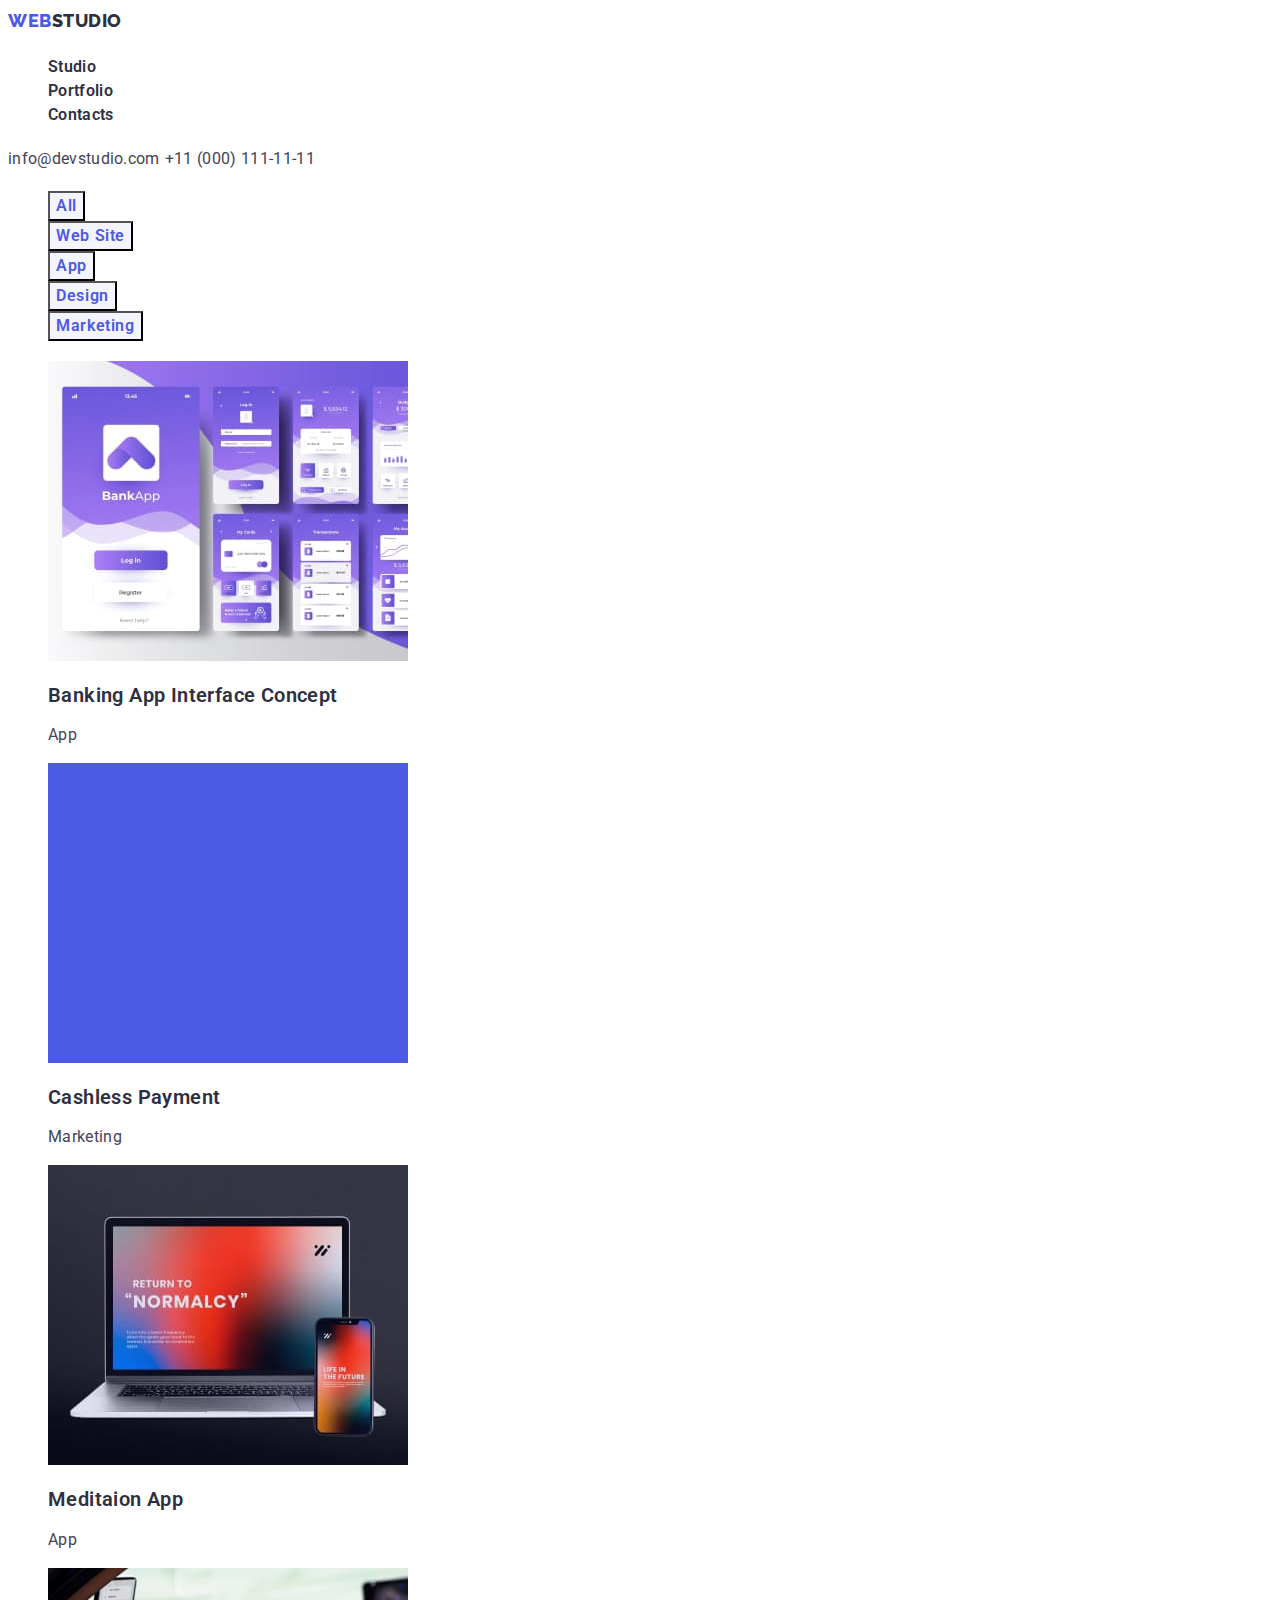
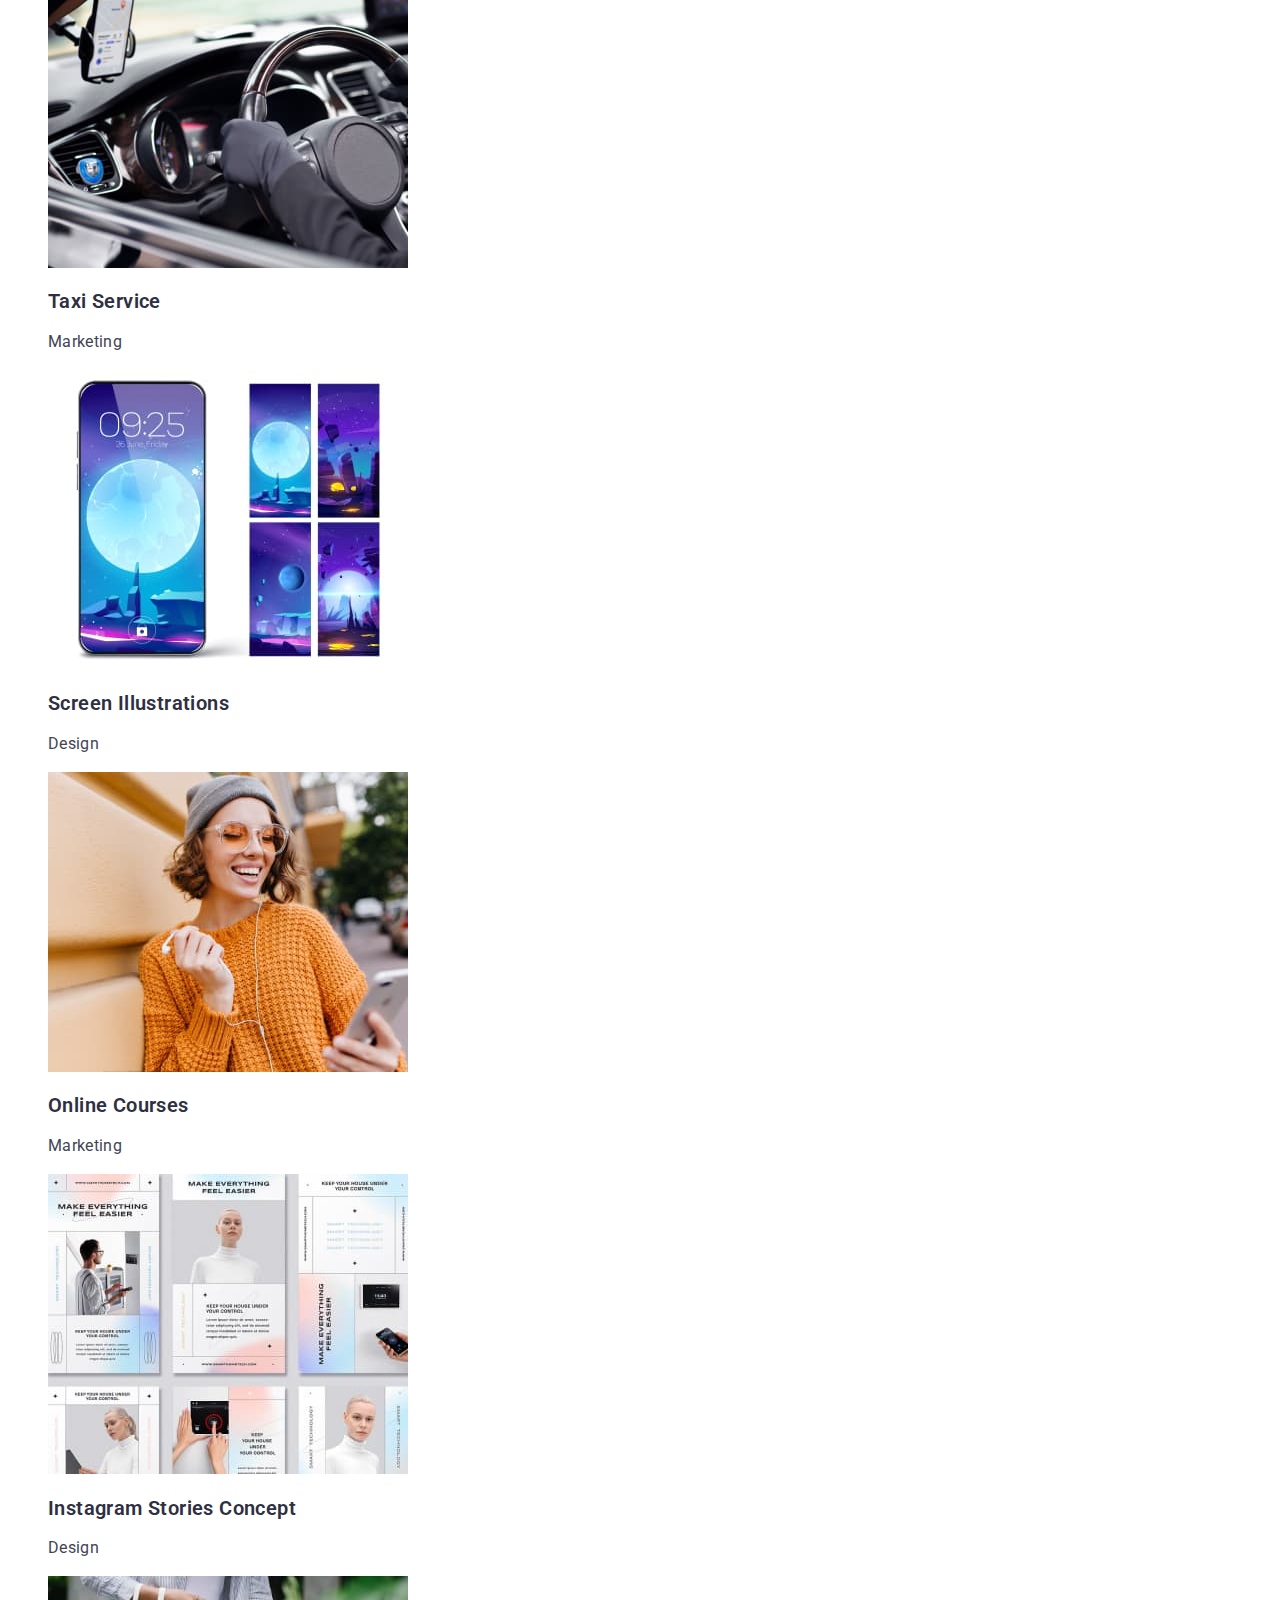
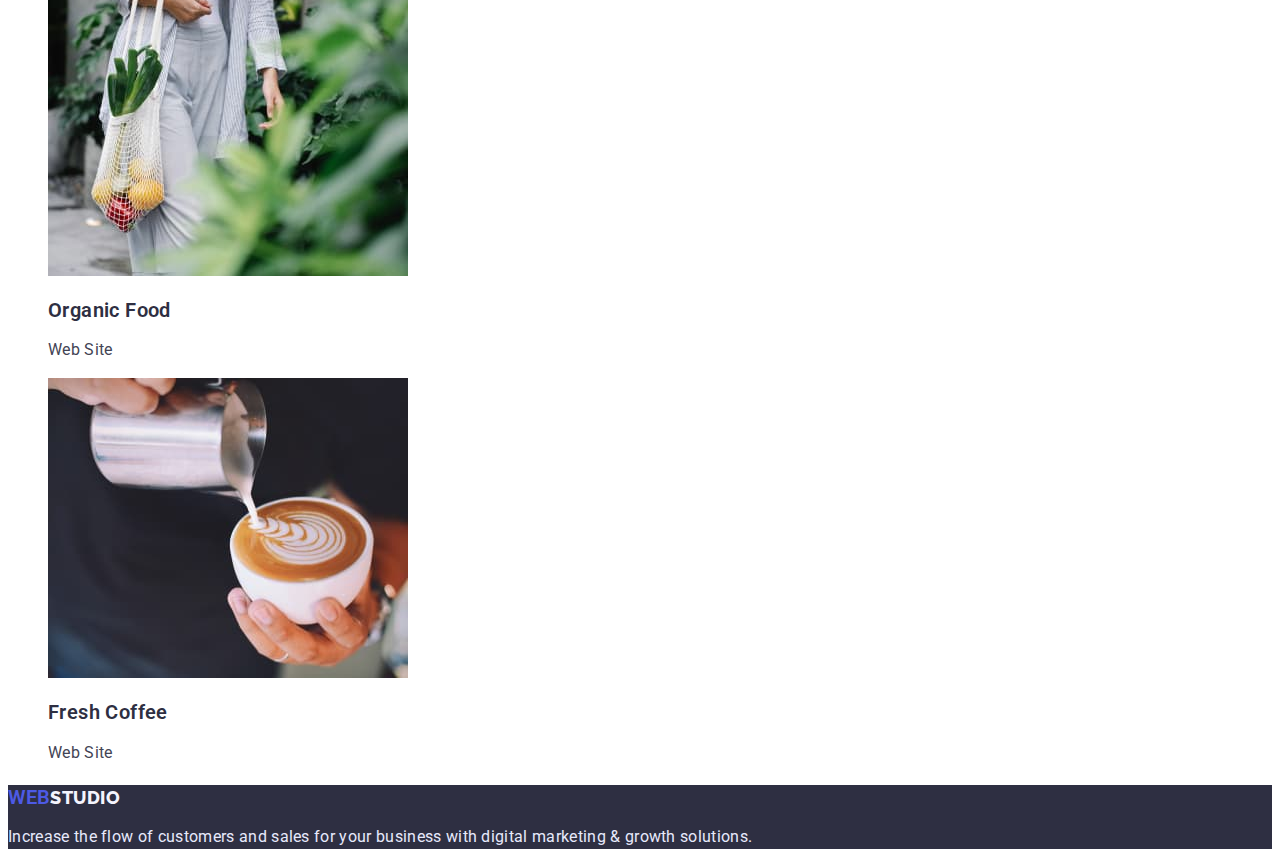
==== portfolio.html @ efdf8087 "Add files via upload" ====
<!DOCTYPE html>
<html lang="en">
  <head>
    <meta charset="UTF-8" />
    <meta http-equiv="X-UA-Compatible" content="IE=edge" />
    <meta name="viewport" content="width=device-width, initial-scale=1.0" />
    <title>WEB STUDIO</title>
    <link rel="preconnect" href="https://fonts.googleapis.com" />
    <link rel="preconnect" href="https://fonts.gstatic.com" crossorigin />
    <link
      href="https://fonts.googleapis.com/css2?family=Open+Sans:wght@400;600;700&family=Raleway:wght@800&family=Roboto:wght@400;500;700;900&display=swap"
      rel="stylesheet"
    />
    <link rel="stylesheet" href="./css/styles.css" />
  </head>
  <body class="site-body">
    <!-- шапка сторінки -->
    <header class="header">
      <a class="header-logo link" href="/"
        >Web<span class="header-word word">Studio</span></a
      >
      <!-- навігація на інші сторінки -->
      <nav class="header-navigation">
        <ul class="header-list list">
          <li class="header-item">
            <a class="header-link link" href="./index.html">Studio</a>
          </li>
          <li class="header-item">
            <a class="header-link link" href="./portfolio.html">Portfolio</a>
          </li>
          <li class="header-item">
            <a class="header-link link" href="">Contacts</a>
          </li>
        </ul>
      </nav>
      <!-- пошта,телефон -->
      <a class="header-mail link" href="mailto:info@devstudio.com"
        >info@devstudio.com</a
      >
      <a class="header-tel link" href="tel:+110001111111"
        >+11 (000) 111-11-11</a
      >
    </header>
    <main>
      <section class="about">
        <!-- Фільтр -->
        <ul class="about-list list">
          <li class="about-item">
            <button class="about-btn" type="button">All</button>
          </li>
          <li class="about-item">
            <button class="about-btn" type="button">Web Site</button>
          </li>
          <li class="about-item">
            <button class="about-btn" type="button">App</button>
          </li>
          <li class="about-item">
            <button class="about-btn" type="button">Design</button>
          </li>
          <li class="about-item">
            <button class="about-btn" type="button">Marketing</button>
          </li>
        </ul>
        <!-- Секція без заголовку -->
        <h1 class="page visually-hidden">Без заголовку</h1>
        <ul class="page-list list">
          <li class="page-item">
            <a class="page-link link" href="">
              <img
                width="360"
                src="./images/Card_Content1.jpg"
                alt="pages of the phone screen"
              />
              <h2 class="page-title">Banking App Interface Concept</h2>
              <p class="page-after-text">App</p>
            </a>
          </li>
          <li class="page-item">
            <a class="page-link link" href="">
              <img
                width="360"
                src="./images/Card_Content2.jpg"
                alt="purple square"
              />
              <h2 class="page-title">Cashless Payment</h2>
              <p class="page-after-text">Marketing</p>
            </a>
          </li>
          <li class="page-item">
            <a class="page-link link" href="">
              <img
                width="360"
                src="./images/Card_Content3.jpg"
                alt="laptop phone"
              />
              <h2 class="page-title">Meditaion App</h2>
              <p class="page-after-text">App</p>
            </a>
          </li>
          <li class="page-item">
            <a class="page-link link" href="">
              <img
                width="360"
                src="./images/Card_Content4.jpg"
                alt="car rudder"
              />
              <h2 class="page-title">Taxi Service</h2>
              <p class="page-after-text">Marketing</p>
            </a>
          </li>
          <li class="page-item">
            <a class="page-link link" href="">
              <img
                width="360"
                src="./images/Card_Content5.jpg"
                alt="multiple phone screens"
              />
              <h2 class="page-title">Screen Illustrations</h2>
              <p class="page-after-text">Design</p>
            </a>
          </li>
          <li class="page-item">
            <a class="page-link link" href="">
              <img
                width="360"
                src="./images/Card_Content6.jpg"
                alt="girl in an orange sweater"
              />
              <h2 class="page-title">Online Courses</h2>
              <p class="page-after-text">Marketing</p>
            </a>
          </li>
          <li class="page-item">
            <a class="page-link link" href="">
              <img
                width="360"
                src="./images/Card_Content7.jpg"
                alt="purple square"
              />
              <h2 class="page-title">Instagram Stories Concept</h2>
              <p class="page-after-text">Design</p>
            </a>
          </li>
          <li class="page-item">
            <a class="page-link link" href="">
              <img width="360" src="./images/Card_Content8.jpg" alt="blonde" />
              <h2 class="page-title">Organic Food</h2>
              <p class="page-after-text">Web Site</p>
            </a>
          </li>
          <li class="page-item">
            <a class="page-link link" href="">
              <img
                width="360"
                src="./images/Card_Content9.jpg"
                alt="woman with a bag"
              />
              <h2 class="page-title">Fresh Coffee</h2>
              <p class="page-after-text">Web Site</p>
            </a>
          </li>
        </ul>
      </section>
    </main>
    <footer class="footer">
      <a class="footer-logo link" href=""
        >WEB<span class="footer-word">STUDIO</span></a
      >
      <p class="footer-text">
        Increase the flow of customers and sales for your business with digital
        marketing & growth solutions.
      </p>
    </footer>
  </body>
</html>
---- css/styles.css ----
:root {
  --first-title-color: #ffffff;
  --second-title-color: #2e2f42;
  --accent-title-color: #4d5ae5;
  --rest-text-color: #434455;
  --first-btn-color: #ffffff;
  --second-btn-color: #4d5ae5;
  --first-bg-color: #ffffff;
  --second-bg-color: #f4f4fd;
  --first-bg-btn-color: #4d5ae5;
  --second-bg-btn-color: #f4f4fd;
  --first-hover-color: #4d5ae5;
  --second-hover-color: #ffffff;
  --mail-tel-color: #434455;
}
body {
  font-family: 'Roboto', sans-serif;
  color: var(-second-title-color);
  background-color: var(--first-bg-color);
  font-size: 20px;
  font-weight: 600;
}
.list {
  list-style: none;
}
.link {
  text-decoration: none;
}
/* .current {} */
.visually-hidden {
  position: absolute;
  width: 1px;
  height: 1px;
  margin: -1px;
  border: 0;
  padding: 0;

  white-space: nowrap;
  clip-path: inset(100%);
  clip: rect(0 0 0 0);
  overflow: hidden;
}
.site-body {
}
.header {
  background-color: var(--first-bg-color);
}
.header-logo {
  font-family: 'Raleway';
  font-weight: 800;
  font-size: 18px;
  line-height: 1.33;
  letter-spacing: 0.03em;
  text-transform: uppercase;
  color: var(--accent-title-color);
}
.header-word {
  color: var(--second-title-color);
}

.header-navigation {
}
.header-list {
}
.header-item {
}
.header-link {
  font-weight: 600;
  font-size: 16px;
  line-height: 1.5px;
  letter-spacing: 0.02em;
  color: var(--second-title-color);
}
.header-link:hover,
.header-link:focus {
  color: var(--first-hover-color);
}
/* .header-link:current (a) {
   background-color:#4D5AE5;
} */
.header-mail:visited .header-tel:visited {
  color: fuchsia;
}

.header-mail {
  font-weight: 400;
  font-size: 16px;
  line-height: 1.5;
  letter-spacing: 0.02em;
  color: var(--mail-tel-color);
}
.header-tel {
  font-weight: 400;
  font-size: 16px;
  line-height: 24px;
  letter-spacing: 0.02em;
  color: var(--mail-tel-color);
}

.header-mail:hover,
.header-mail:focus,
.header-tel:hover,
.header-tel:focus {
  color: var(--first-hover-color);
}
.hero {
  background-color: #2e2f42;
}
.hero-title {
  font-family: 'Roboto', sans-serif;
  font-size: 56px;
  line-height: 1.07;
  letter-spacing: 0.02em;
  color: var(--first-title-color);
}
.hero-btn {
  font-family: inherit;
  font-weight: 600;
  font-size: 16px;
  line-height: 1.18;
  letter-spacing: 0.04em;
  color: var(--first-btn-color);
  background-color: var(--first-bg-btn-color);
  cursor: pointer;
}
.hero-btn:hover,
.hero-btn:focus {
  color: var(--second-btn-color);
  background-color: var(--second-bg-btn-color);
}
.strategy {
}
.strategy-title {
}
.strategy-list {
}
.strategy-item {
}
.strategy-subtitle {
  line-height: 1.2;
  letter-spacing: 0.02em;
  color: var(--second-title-color);
}
.strategy-text {
  font-weight: 400;
  font-size: 16px;
  line-height: 1.5;
  letter-spacing: 0.02em;
  color: var(--rest-text-color);
}
.works {
}
.works-title {
  font-weight: 600;
  font-size: 36px;
  line-height: 1.11;
  letter-spacing: 0.02em;
  text-transform: capitalize;
}
.works-list {
}

.team {
  background-color: var(--second-bg-color);
}
.team-title {
  font-weight: 600;
  font-size: 36px;
  line-height: 1.11;
  letter-spacing: 0.02em;
  text-transform: capitalize;
}
.team-list {
}
.team-item {
}
.team-name {
  font-size: 20px;
  line-height: 1.2;
  letter-spacing: 0.02em;
}
.team-position {
  font-weight: 400;
  font-size: 16px;
  line-height: 1.5;
  letter-spacing: 0.02em;
  color: var(--rest-text-color);
}
.footer {
  background-color: #2e2f42;
}
.footer-logo {
  color: var(--accent-title-color);
}
.link {
}
.footer-word {
  font-family: 'Raleway';
  font-weight: 800;
  font-size: 18px;
  line-height: 1.16;
  letter-spacing: 0.03em;
  text-transform: uppercase;
  color: #f4f4fd;
}
.footer-text {
  font-weight: 400;
  font-size: 16px;
  line-height: 1.5;
  letter-spacing: 0.02em;
  color: #e7e9fc;
}

/* -------portfolio---------- */

.about {
}
.about-list {
}
.about-item {
}
.about-btn {
  font-family: inherit;
  font-weight: 600;
  font-size: 16px;
  line-height: 1.5;
  letter-spacing: 0.04em;
  color: var(--second-btn-color);
  background: var(--second-bg-btn-color);
  cursor: pointer;
}
.about-btn:hover,
.about-btn:focus {
  color: var(--first-btn-color);
  background-color: var(--first-bg-btn-color);
}
.page {
}
.page-list {
}
.page-item {
}
.page-link {
}
.page-title {
  font-weight: 600;
  font-size: 20px;
  line-height: 1.2;
  letter-spacing: 0.02em;
  color: var(--second-title-color);
}
.page-after-text {
  font-weight: 400;
  font-size: 16px;
  line-height: 1.5;
  letter-spacing: 0.02em;
  color: var(--rest-text-color);
}
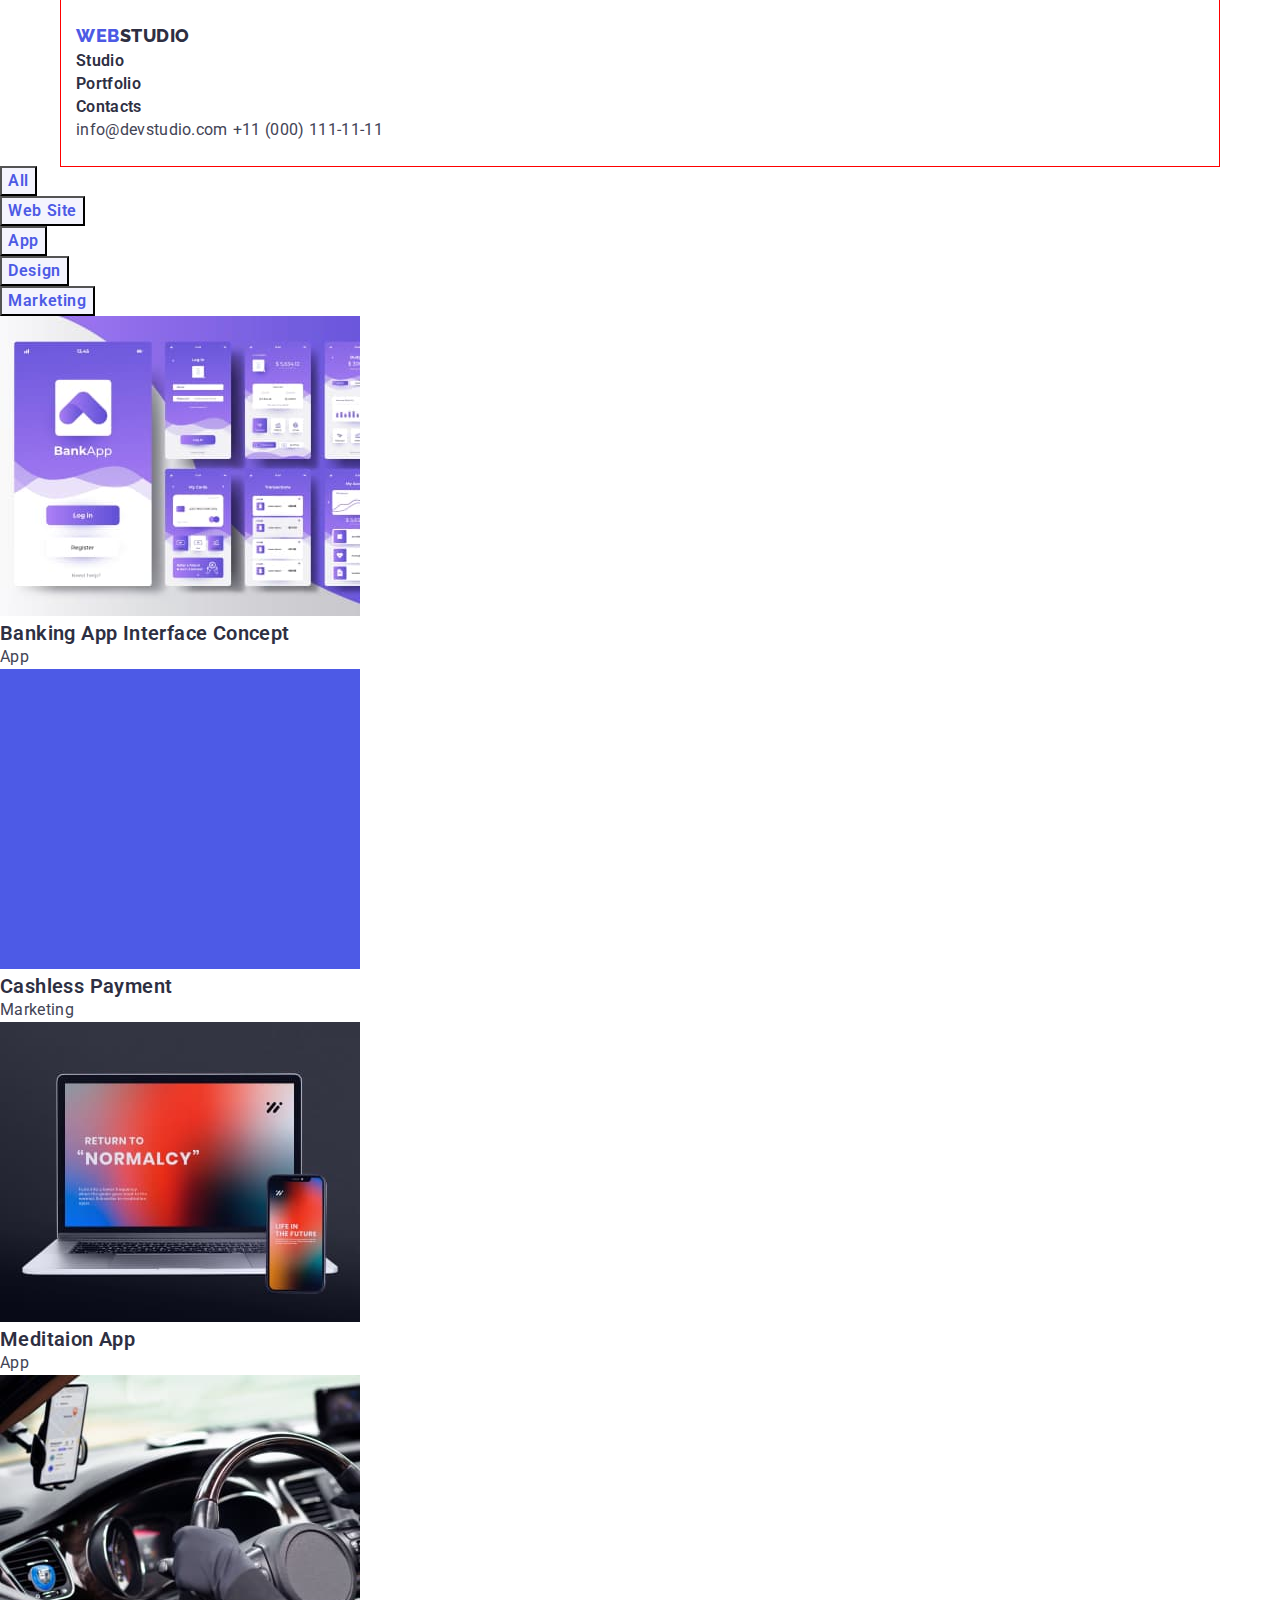
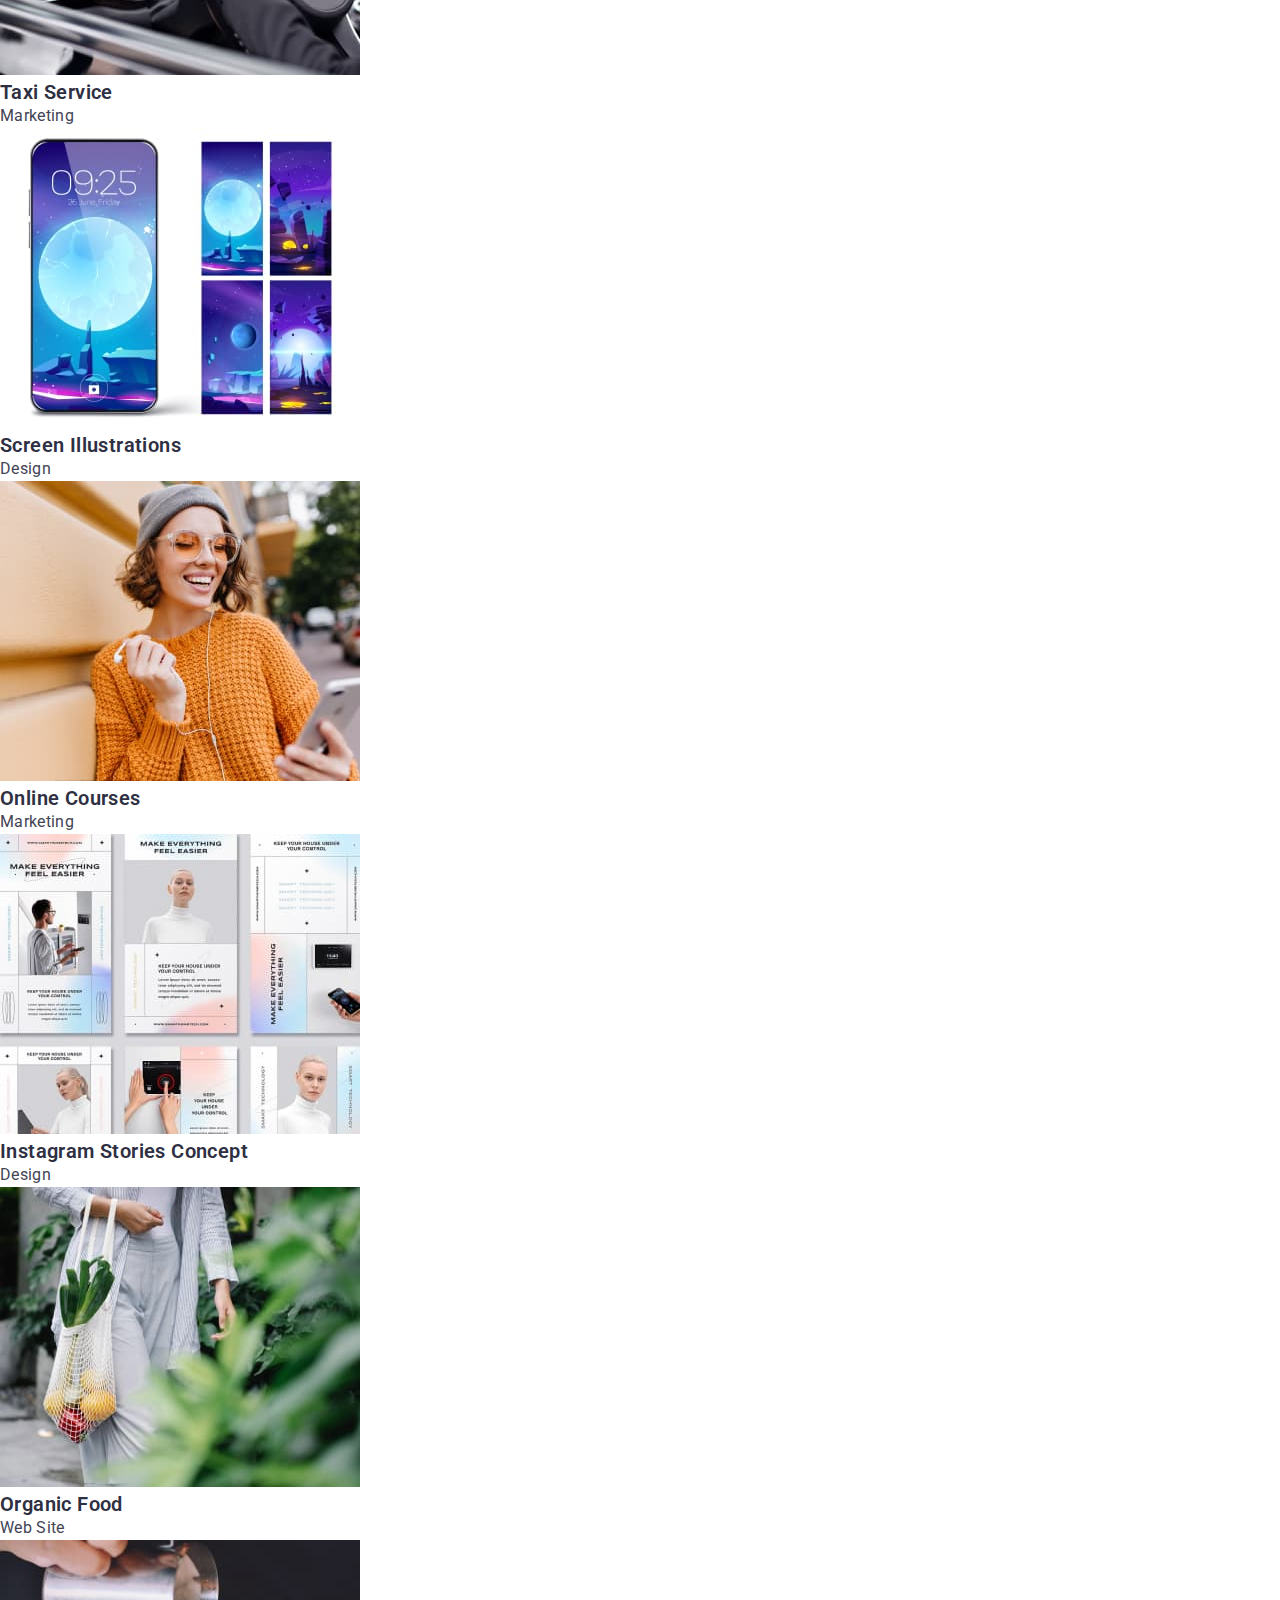
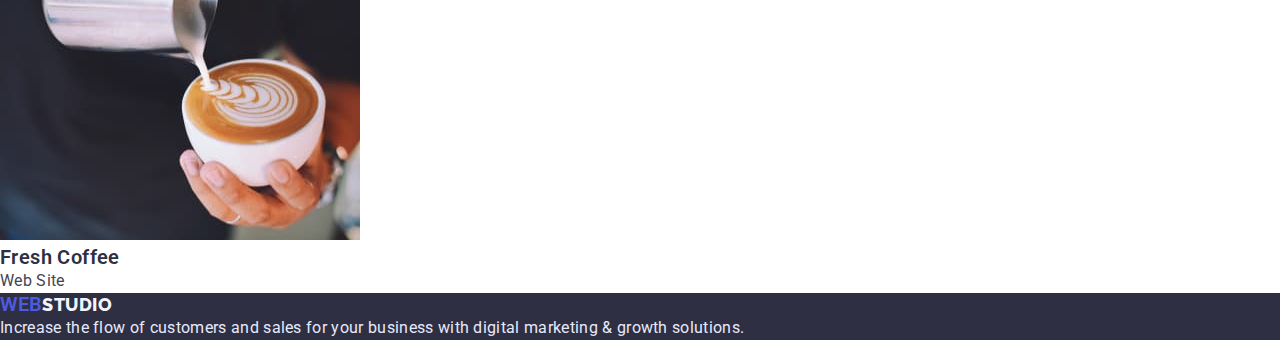
==== commit d3bded4c: "Update portfolio.html" ====
--- a/portfolio.html
+++ b/portfolio.html
@@ -11,35 +11,38 @@
       href="https://fonts.googleapis.com/css2?family=Open+Sans:wght@400;600;700&family=Raleway:wght@800&family=Roboto:wght@400;500;700;900&display=swap"
       rel="stylesheet"
     />
+    <link rel="stylesheet" href="https://cdnjs.cloudflare.com/ajax/libs/modern-normalize/1.1.0/modern-normalize.min.css"/>
     <link rel="stylesheet" href="./css/styles.css" />
   </head>
-  <body class="site-body">
-    <!-- шапка сторінки -->
-    <header class="header">
-      <a class="header-logo link" href="/"
-        >Web<span class="header-word word">Studio</span></a
-      >
-      <!-- навігація на інші сторінки -->
-      <nav class="header-navigation">
-        <ul class="header-list list">
-          <li class="header-item">
-            <a class="header-link link" href="./index.html">Studio</a>
-          </li>
-          <li class="header-item">
-            <a class="header-link link" href="./portfolio.html">Portfolio</a>
-          </li>
-          <li class="header-item">
-            <a class="header-link link" href="">Contacts</a>
-          </li>
-        </ul>
-      </nav>
-      <!-- пошта,телефон -->
-      <a class="header-mail link" href="mailto:info@devstudio.com"
-        >info@devstudio.com</a
-      >
-      <a class="header-tel link" href="tel:+110001111111"
-        >+11 (000) 111-11-11</a
-      >
+  <div class="container">
+    <body class="site-body">
+      <!-- шапка сторінки -->
+      <header class="header">
+        <a class="header-logo link" href="/"
+          >Web<span class="header-word word">Studio</span></a
+        >
+        <!-- навігація на інші сторінки -->
+        <nav class="header-navigation">
+          <ul class="header-list list">
+            <li class="header-item">
+              <a class="header-link link" href="./index.html">Studio</a>
+            </li>
+            <li class="header-item">
+              <a class="header-link link" href="./portfolio.html">Portfolio</a>
+            </li>
+            <li class="header-item">
+              <a class="header-link link" href="">Contacts</a>
+            </li>
+          </ul>
+        </nav>
+        <!-- пошта,телефон -->
+        <a class="header-mail link" href="mailto:info@devstudio.com"
+          >info@devstudio.com</a
+        >
+        <a class="header-tel link" href="tel:+110001111111"
+          >+11 (000) 111-11-11</a
+        >
+  </div>
     </header>
     <main>
       <section class="about">
--- a/css/styles.css
+++ b/css/styles.css
@@ -13,6 +13,9 @@
   --second-hover-color: #ffffff;
   --mail-tel-color: #434455;
 }
+p, h1, h2, h3, h4 {margin: 0;}
+ul,ol {margin: 0; padding-left: 0;}
+
 body {
   font-family: 'Roboto', sans-serif;
   color: var(-second-title-color);
@@ -40,10 +43,21 @@
   clip: rect(0 0 0 0);
   overflow: hidden;
 }
+.container {
+  width: 1158px;
+  margin-left: auto;
+  margin-right: auto;
+  padding-left: 15px;
+  padding-right: 15px;
+  outline: 1px solid red;
+}
+
 .site-body {
 }
 .header {
   background-color: var(--first-bg-color);
+    padding-top: 24px;
+  padding-bottom: 24px;
 }
 .header-logo {
   font-family: 'Raleway';
@@ -53,6 +67,7 @@
   letter-spacing: 0.03em;
   text-transform: uppercase;
   color: var(--accent-title-color);
+
 }
 .header-word {
   color: var(--second-title-color);
@@ -112,6 +127,8 @@
   line-height: 1.07;
   letter-spacing: 0.02em;
   color: var(--first-title-color);
+  
+  margin: bottom 45px;;
 }
 .hero-btn {
   font-family: inherit;
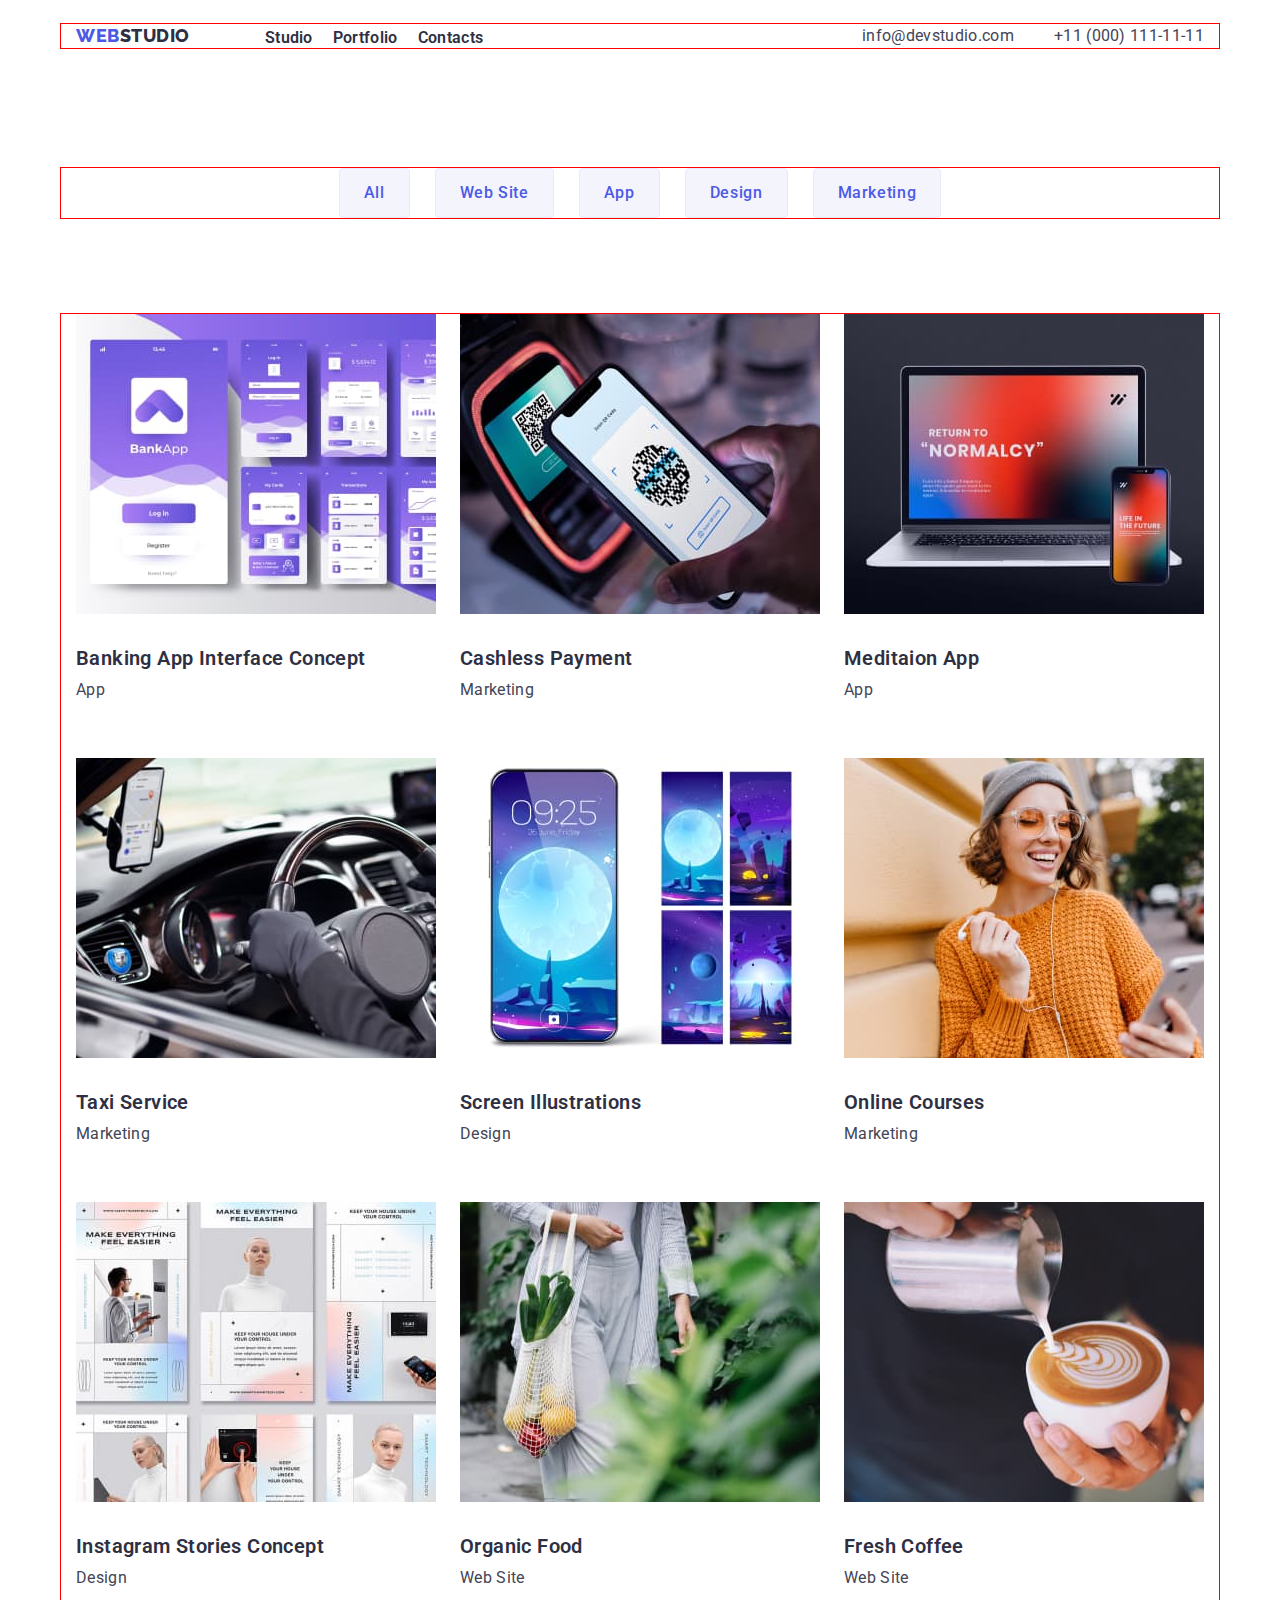
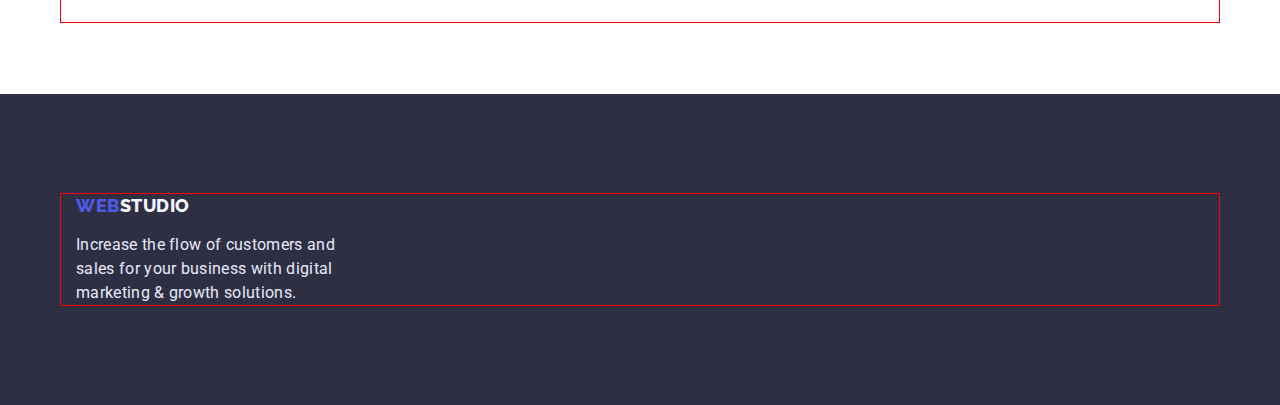
==== commit 00648639: "Update portfolio.html" ====
--- a/portfolio.html
+++ b/portfolio.html
@@ -11,23 +11,28 @@
       href="https://fonts.googleapis.com/css2?family=Open+Sans:wght@400;600;700&family=Raleway:wght@800&family=Roboto:wght@400;500;700;900&display=swap"
       rel="stylesheet"
     />
-    <link rel="stylesheet" href="https://cdnjs.cloudflare.com/ajax/libs/modern-normalize/1.1.0/modern-normalize.min.css"/>
+    <link
+      rel="stylesheet"
+      href="https://cdnjs.cloudflare.com/ajax/libs/modern-normalize/1.1.0/modern-normalize.min.css"
+    />
     <link rel="stylesheet" href="./css/styles.css" />
   </head>
-  <div class="container">
-    <body class="site-body">
-      <!-- шапка сторінки -->
-      <header class="header">
-        <a class="header-logo link" href="/"
-          >Web<span class="header-word word">Studio</span></a
-        >
-        <!-- навігація на інші сторінки -->
+
+  <body class="site-body">
+    <!-- шапка сторінки -->
+    <header class="header">
+      <div class="container">
         <nav class="header-navigation">
+          <a class="header-logo link" href="/"
+            >Web<span class="header-word word">Studio</span></a
+          >
+          <!-- навігація на інші сторінки -->
+
           <ul class="header-list list">
             <li class="header-item">
               <a class="header-link link" href="./index.html">Studio</a>
             </li>
-            <li class="header-item">
+            <li class="header- item">
               <a class="header-link link" href="./portfolio.html">Portfolio</a>
             </li>
             <li class="header-item">
@@ -42,137 +47,143 @@
         <a class="header-tel link" href="tel:+110001111111"
           >+11 (000) 111-11-11</a
         >
-  </div>
+      </div>
     </header>
     <main>
       <section class="about">
         <!-- Фільтр -->
-        <ul class="about-list list">
-          <li class="about-item">
-            <button class="about-btn" type="button">All</button>
-          </li>
-          <li class="about-item">
-            <button class="about-btn" type="button">Web Site</button>
-          </li>
-          <li class="about-item">
-            <button class="about-btn" type="button">App</button>
-          </li>
-          <li class="about-item">
-            <button class="about-btn" type="button">Design</button>
-          </li>
-          <li class="about-item">
-            <button class="about-btn" type="button">Marketing</button>
-          </li>
-        </ul>
+        <div class="container">
+          <ul class="about-list list">
+            <li class="about-item">
+              <button class="about-btn" type="button">All</button>
+            </li>
+            <li class="about-item">
+              <button class="about-btn" type="button">Web Site</button>
+            </li>
+            <li class="about-item">
+              <button class="about-btn" type="button">App</button>
+            </li>
+            <li class="about-item">
+              <button class="about-btn" type="button">Design</button>
+            </li>
+            <li class="about-item">
+              <button class="about-btn" type="button">Marketing</button>
+            </li>
+          </ul>
+        </div>
         <!-- Секція без заголовку -->
-        <h1 class="page visually-hidden">Без заголовку</h1>
-        <ul class="page-list list">
-          <li class="page-item">
-            <a class="page-link link" href="">
-              <img
-                width="360"
-                src="./images/Card_Content1.jpg"
-                alt="pages of the phone screen"
-              />
-              <h2 class="page-title">Banking App Interface Concept</h2>
-              <p class="page-after-text">App</p>
-            </a>
-          </li>
-          <li class="page-item">
-            <a class="page-link link" href="">
-              <img
-                width="360"
-                src="./images/Card_Content2.jpg"
-                alt="purple square"
-              />
-              <h2 class="page-title">Cashless Payment</h2>
-              <p class="page-after-text">Marketing</p>
-            </a>
-          </li>
-          <li class="page-item">
-            <a class="page-link link" href="">
-              <img
-                width="360"
-                src="./images/Card_Content3.jpg"
-                alt="laptop phone"
-              />
-              <h2 class="page-title">Meditaion App</h2>
-              <p class="page-after-text">App</p>
-            </a>
-          </li>
-          <li class="page-item">
-            <a class="page-link link" href="">
-              <img
-                width="360"
-                src="./images/Card_Content4.jpg"
-                alt="car rudder"
-              />
-              <h2 class="page-title">Taxi Service</h2>
-              <p class="page-after-text">Marketing</p>
-            </a>
-          </li>
-          <li class="page-item">
-            <a class="page-link link" href="">
-              <img
-                width="360"
-                src="./images/Card_Content5.jpg"
-                alt="multiple phone screens"
-              />
-              <h2 class="page-title">Screen Illustrations</h2>
-              <p class="page-after-text">Design</p>
-            </a>
-          </li>
-          <li class="page-item">
-            <a class="page-link link" href="">
-              <img
-                width="360"
-                src="./images/Card_Content6.jpg"
-                alt="girl in an orange sweater"
-              />
-              <h2 class="page-title">Online Courses</h2>
-              <p class="page-after-text">Marketing</p>
-            </a>
-          </li>
-          <li class="page-item">
-            <a class="page-link link" href="">
-              <img
-                width="360"
-                src="./images/Card_Content7.jpg"
-                alt="purple square"
-              />
-              <h2 class="page-title">Instagram Stories Concept</h2>
-              <p class="page-after-text">Design</p>
-            </a>
-          </li>
-          <li class="page-item">
-            <a class="page-link link" href="">
-              <img width="360" src="./images/Card_Content8.jpg" alt="blonde" />
-              <h2 class="page-title">Organic Food</h2>
-              <p class="page-after-text">Web Site</p>
-            </a>
-          </li>
-          <li class="page-item">
-            <a class="page-link link" href="">
-              <img
-                width="360"
-                src="./images/Card_Content9.jpg"
-                alt="woman with a bag"
-              />
-              <h2 class="page-title">Fresh Coffee</h2>
-              <p class="page-after-text">Web Site</p>
-            </a>
-          </li>
-        </ul>
+        <div class="container">
+          <h1 class="page visually-hidden">Без заголовку</h1>
+          <ul class="page-list list">
+            <li class="page-item">
+              <a class="page-link link" href="">
+                <img
+                  width="360"
+                  src="./images/Card_Content1.jpg"
+                  alt="pages of the phone screen"
+                />
+                <h2 class="page-title">Banking App Interface Concept</h2>
+                <p class="page-after-text">App</p>
+              </a>
+            </li>
+            <li class="page-item">
+              <a class="page-link link" href="">
+                <img
+                  width="360"
+                  src="./images/Card_Content2 .jpg"
+                  alt="purple square"
+                />
+                <h2 class="page-title">Cashless Payment</h2>
+                <p class="page-after-text">Marketing</p>
+              </a>
+            </li>
+            <li class="page-item">
+              <a class="page-link link" href="">
+                <img
+                  width="360"
+                  src="./images/Card_Content3.jpg"
+                  alt="laptop phone"
+                />
+                <h2 class="page-title">Meditaion App</h2>
+                <p class="page-after-text">App</p>
+              </a>
+            </li>
+            <li class="page-item">
+              <a class="page-link link" href="">
+                <img
+                  width="360"
+                  src="./images/Card_Content4.jpg"
+                  alt="car rudder"
+                />
+                <h2 class="page-title">Taxi Service</h2>
+                <p class="page-after-text">Marketing</p>
+              </a>
+            </li>
+            <li class="page-item">
+              <a class="page-link link" href="">
+                <img
+                  width="360"
+                  src="./images/Card_Content5.jpg"
+                  alt="multiple phone screens"
+                />
+                <h2 class="page-title">Screen Illustrations</h2>
+                <p class="page-after-text">Design</p>
+              </a>
+            </li>
+            <li class="page-item">
+              <a class="page-link link" href="">
+                <img
+                  width="360"
+                  src="./images/Card_Content6.jpg"
+                  alt="girl in an orange sweater"
+                />
+                <h2 class="page-title">Online Courses</h2>
+                <p class="page-after-text">Marketing</p>
+              </a>
+            </li>
+            <li class="page-item">
+              <a class="page-link link" href="">
+                <img
+                  width="360"
+                  src="./images/Card_Content7.jpg"
+                  alt="purple square"
+                />
+                <h2 class="page-title">Instagram Stories Concept</h2>
+                <p class="page-after-text">Design</p>
+              </a>
+            </li>
+            <li class="page-item">
+              <a class="page-link link" href="">
+                <img width="360" src="./images/Card_Content8.jpg" alt="blonde" />
+                <h2 class="page-title">Organic Food</h2>
+                <p class="page-after-text">Web Site</p>
+              </a>
+            </li>
+            <li class="page-item">
+              <a class="page-link link" href="">
+                <img
+                  width="360"
+                  src="./images/Card_Content9.jpg"
+                  alt="woman with a bag"
+                />
+                <h2 class="page-title">Fresh Coffee</h2>
+                <p class="page-after-text">Web Site</p>
+              </a>
+            </li>
+          </ul>
+        </div >
       </section>
     </main>
     <footer class="footer">
-      <a class="footer-logo link" href=""
-        >WEB<span class="footer-word">STUDIO</span></a
-      >
-      <p class="footer-text">
-        Increase the flow of customers and sales for your business with digital
-        marketing & growth solutions.
-      </p>
+      <div class="container">
+        <a class="footer-logo link" href=""
+          >WEB<span class="footer-word">STUDIO</span></a
+        >
+        <p class="footer-text">
+          Increase the flow of customers and sales for your business with
+          digital marketing & growth solutions.
+        </p>
+      </div>
     </footer>
   </body>
 </html>
--- a/css/styles.css
+++ b/css/styles.css
@@ -13,11 +13,24 @@
   --second-hover-color: #ffffff;
   --mail-tel-color: #434455;
 }
-p, h1, h2, h3, h4 {margin: 0;}
-ul,ol {margin: 0; padding-left: 0;}
+p,
+h1,
+h2,
+h3,
+h4 {
+  margin: 0;
+}
+ul,
+ol {
+  margin: 0;
+  padding-left: 0;
+}
+img {
+  display: block;
+}
 
 body {
-  font-family: 'Roboto', sans-serif;
+  font-family: "Roboto", sans-serif;
   color: var(-second-title-color);
   background-color: var(--first-bg-color);
   font-size: 20px;
@@ -37,7 +50,6 @@
   margin: -1px;
   border: 0;
   padding: 0;
-
   white-space: nowrap;
   clip-path: inset(100%);
   clip: rect(0 0 0 0);
@@ -56,26 +68,35 @@
 }
 .header {
   background-color: var(--first-bg-color);
-    padding-top: 24px;
+  padding-top: 24px;
   padding-bottom: 24px;
 }
 .header-logo {
-  font-family: 'Raleway';
+  font-family: "Raleway";
   font-weight: 800;
   font-size: 18px;
   line-height: 1.33;
   letter-spacing: 0.03em;
   text-transform: uppercase;
   color: var(--accent-title-color);
-
+  margin-right: 75px;
 }
 .header-word {
   color: var(--second-title-color);
 }
+.header > .container {
+  display: flex;
+  align-items: center;
+}
 
 .header-navigation {
+  display: flex;
+  align-items: center;
+  margin-right: auto;
 }
 .header-list {
+  display: flex;
+  gap: 20px;
 }
 .header-item {
 }
@@ -103,6 +124,7 @@
   line-height: 1.5;
   letter-spacing: 0.02em;
   color: var(--mail-tel-color);
+  margin-right: 40px;
 }
 .header-tel {
   font-weight: 400;
@@ -118,17 +140,28 @@
 .header-tel:focus {
   color: var(--first-hover-color);
 }
+
+/*------------ HERO ------------- */
+
 .hero {
   background-color: #2e2f42;
 }
+.hero > .container {
+  display: flex;
+  flex-direction: column;
+  align-items: center;
+  text-align: center;
+}
 .hero-title {
-  font-family: 'Roboto', sans-serif;
+  font-family: "Roboto", sans-serif;
   font-size: 56px;
-  line-height: 1.07;
+  line-height: calc(60 / 56);
   letter-spacing: 0.02em;
   color: var(--first-title-color);
-  
-  margin: bottom 45px;;
+
+  padding-top: 190px;
+  margin-bottom: 45px;
+  max-width: 496px;
 }
 .hero-btn {
   font-family: inherit;
@@ -139,6 +172,13 @@
   color: var(--first-btn-color);
   background-color: var(--first-bg-btn-color);
   cursor: pointer;
+
+  margin-bottom: 185px;
+  min-width: 169px;
+  height: 59px;
+  border-radius: 4px;
+  border-color: transparent;
+  display: line-block;
 }
 .hero-btn:hover,
 .hero-btn:focus {
@@ -146,10 +186,17 @@
   background-color: var(--second-bg-btn-color);
 }
 .strategy {
+  padding-top: 123px;
+  padding-bottom: 120px;
+}
+.strategy > .container {
+  display: flex;
 }
 .strategy-title {
 }
 .strategy-list {
+  display: flex;
+  gap: 25px;
 }
 .strategy-item {
 }
@@ -157,6 +204,7 @@
   line-height: 1.2;
   letter-spacing: 0.02em;
   color: var(--second-title-color);
+  padding-bottom: 8px;
 }
 .strategy-text {
   font-weight: 400;
@@ -164,21 +212,39 @@
   line-height: 1.5;
   letter-spacing: 0.02em;
   color: var(--rest-text-color);
+  width: 264px;
 }
 .works {
-}
+  padding-bottom: 120px;
+}
+.works > .container {
+  display: flex;
+  flex-direction: column;
+  align-items: center;
+}
+
 .works-title {
   font-weight: 600;
   font-size: 36px;
   line-height: 1.11;
   letter-spacing: 0.02em;
   text-transform: capitalize;
+  margin-bottom: 72px;
+  min-width: 325px;
 }
 .works-list {
+  display: flex;
+  gap: 25px;
 }
 
 .team {
   background-color: var(--second-bg-color);
+  padding-bottom: 120px;
+}
+.team > .container {
+  display: flex;
+  flex-direction: column;
+  align-items: center;
 }
 .team-title {
   font-weight: 600;
@@ -186,15 +252,25 @@
   line-height: 1.11;
   letter-spacing: 0.02em;
   text-transform: capitalize;
+  margin-top: 120px;
+  margin-bottom: 72px;
 }
 .team-list {
+  display: flex;
+  gap: 25px;
 }
 .team-item {
+  display: flex;
+  flex-direction: column;
+  align-items: center;
+  background-color:var(--first-btn-color) ;
 }
 .team-name {
   font-size: 20px;
   line-height: 1.2;
   letter-spacing: 0.02em;
+  margin-top: 32px;
+  margin-bottom: 8px;
 }
 .team-position {
   font-weight: 400;
@@ -202,17 +278,31 @@
   line-height: 1.5;
   letter-spacing: 0.02em;
   color: var(--rest-text-color);
+  padding-bottom: 32px;
 }
 .footer {
   background-color: #2e2f42;
 }
 .footer-logo {
   color: var(--accent-title-color);
+  font-family: "Raleway";
+  font-weight: 800;
+  font-size: 18px;
+  line-height: calc(21 / 18);
+  letter-spacing: 0.03em;
+  text-transform: uppercase;
+  color: var(--accent-title-color);
+  margin-right: 75px;
 }
 .link {
 }
+
+.footer {
+  padding-top: 100px;
+  padding-bottom: 100px;
+}
 .footer-word {
-  font-family: 'Raleway';
+  font-family: "Raleway";
   font-weight: 800;
   font-size: 18px;
   line-height: 1.16;
@@ -226,26 +316,53 @@
   line-height: 1.5;
   letter-spacing: 0.02em;
   color: #e7e9fc;
+  width: 264px;
+  margin-top: 16px;
 }
 
 /* -------portfolio---------- */
 
 .about {
+  
+  
+  align-items: center;
+}
+.about > .container {
+  display: flex;
+  justify-content: center;
+  margin-bottom: 72px;
+  margin-top: 96px;
+  
+  
 }
 .about-list {
+  display: flex;
+  display: line-block;
+  gap: 25px;
+  align-items: center;
 }
 .about-item {
 }
 .about-btn {
   font-family: inherit;
-  font-weight: 600;
-  font-size: 16px;
-  line-height: 1.5;
-  letter-spacing: 0.04em;
-  color: var(--second-btn-color);
-  background: var(--second-bg-btn-color);
-  cursor: pointer;
-}
+font-style: normal;
+font-weight: 500;
+font-size: 16px;
+line-height: 1.5;
+display: flex;
+text-align: center;
+letter-spacing: 0.04em;
+color: #4D5AE5;
+color: var(--second-btn-color);
+background: var(--second-bg-btn-color);
+cursor: pointer;
+  border-color: transparent;
+padding: 12px 24px;
+background: #F4F4FD;
+border: 1px solid #E7E9FC;
+border-radius: 4px;
+}
+
 .about-btn:hover,
 .about-btn:focus {
   color: var(--first-btn-color);
@@ -253,9 +370,20 @@
 }
 .page {
 }
+.page > . .container {
+  margin-bottom: 120px;
+
+}
 .page-list {
+  gap: 24px;
+  display: flex;
+	flex-wrap: wrap;
+
+  
 }
 .page-item {
+  background: var(--first-btn-color)
+  border: 1px solid #E7E9FC;
 }
 .page-link {
 }
@@ -265,6 +393,8 @@
   line-height: 1.2;
   letter-spacing: 0.02em;
   color: var(--second-title-color);
+  margin-top: 32px;
+  margin-bottom: 8px;
 }
 .page-after-text {
   font-weight: 400;
@@ -272,4 +402,5 @@
   line-height: 1.5;
   letter-spacing: 0.02em;
   color: var(--rest-text-color);
-}
+  padding-bottom: 32px;
+}
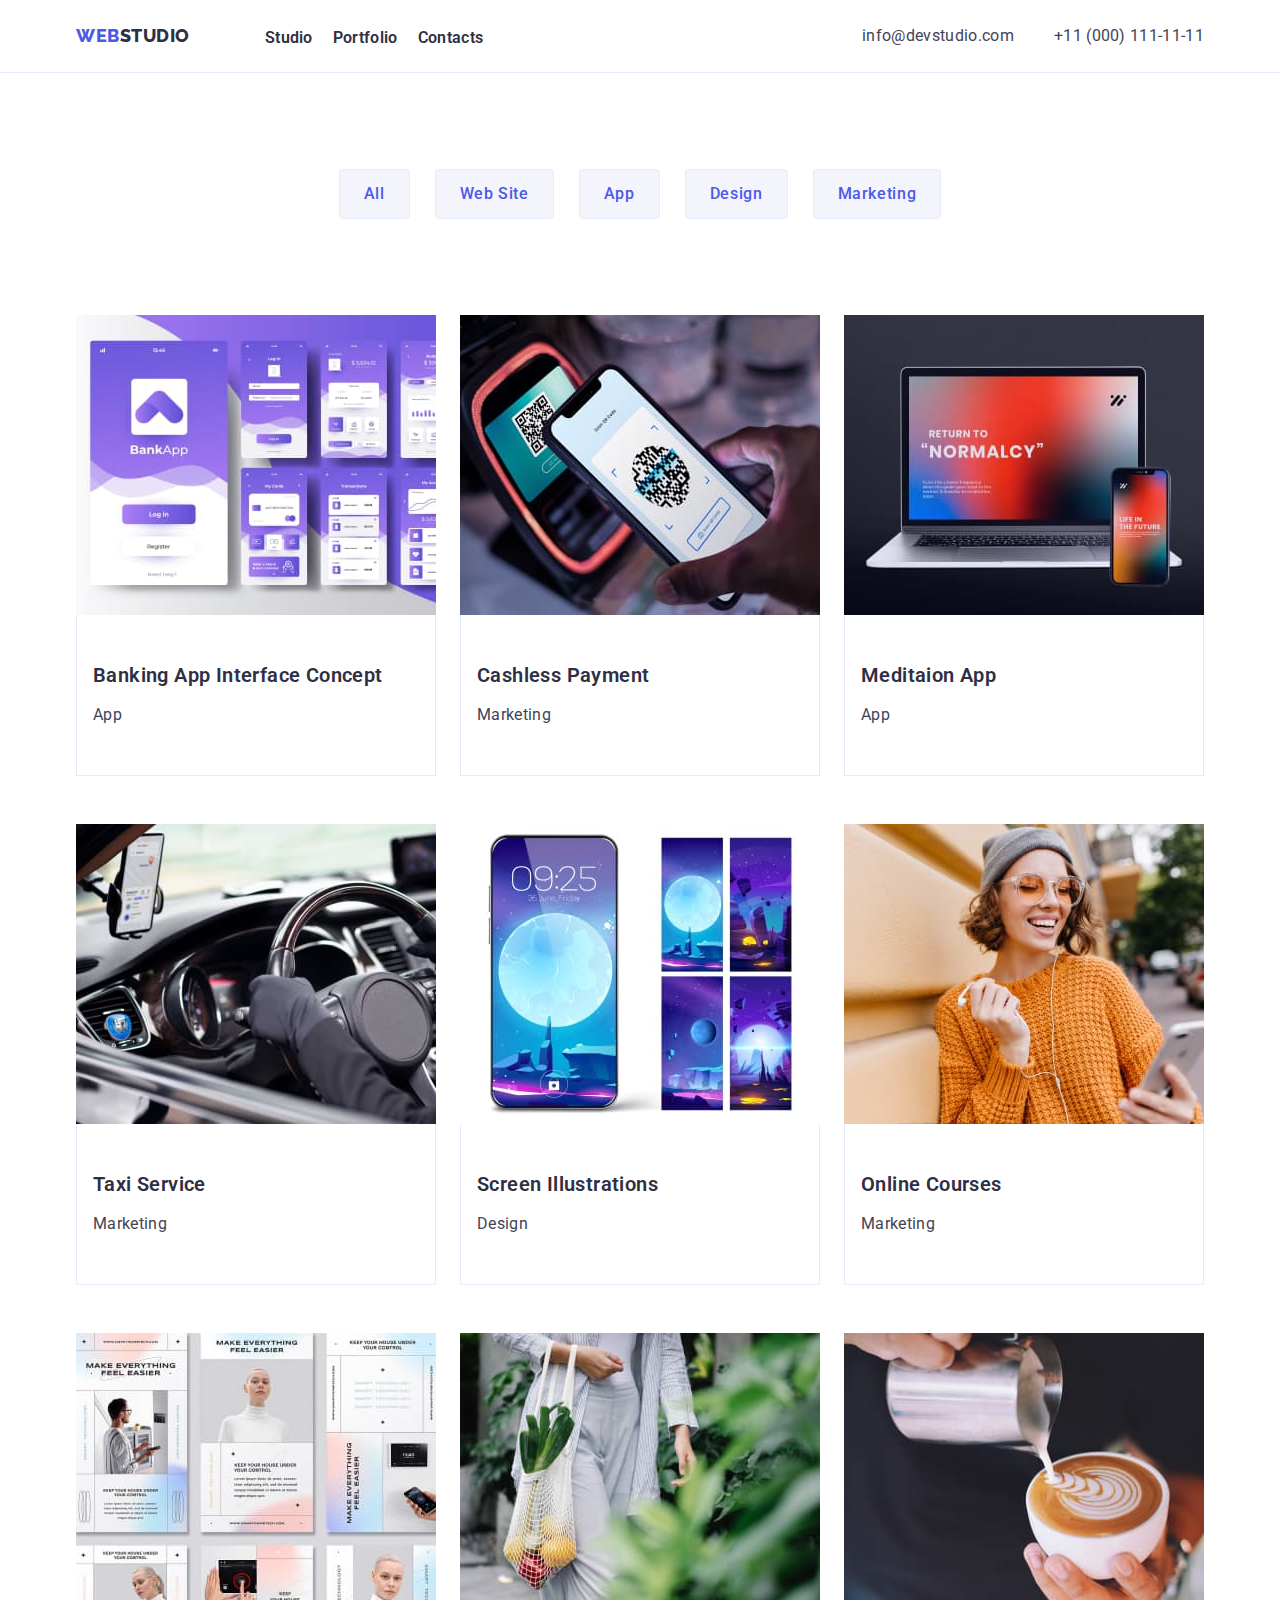
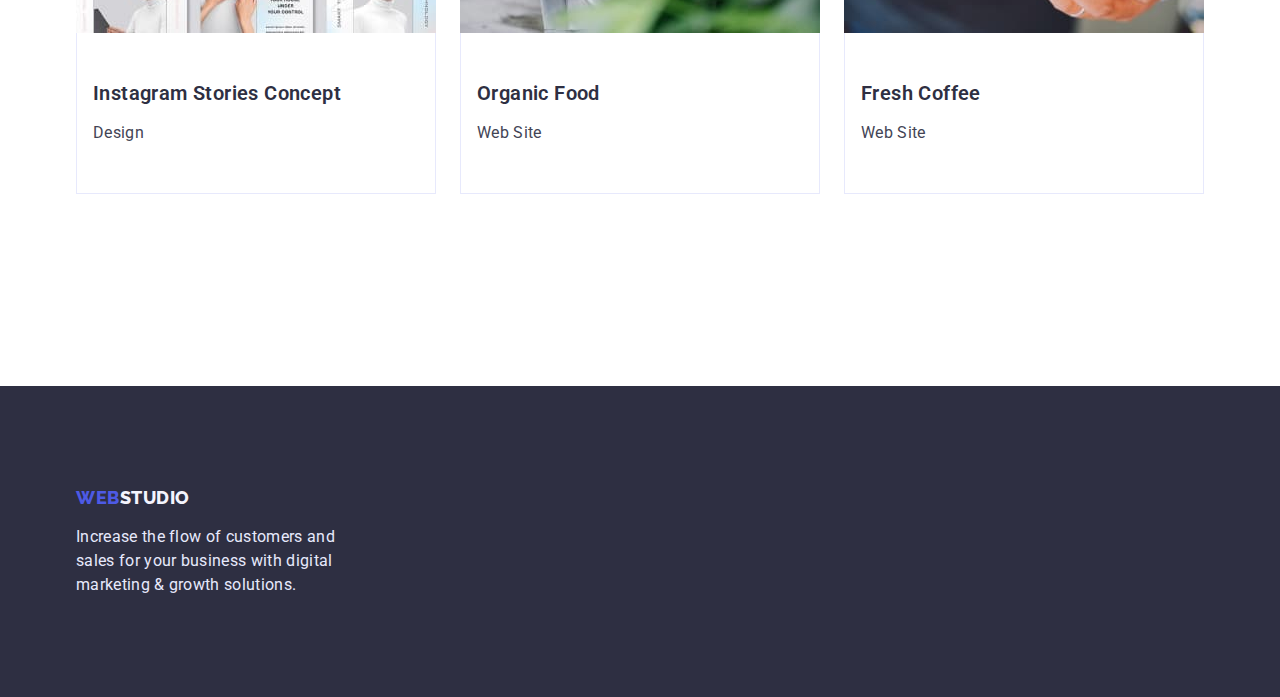
==== commit a0602c47: "Update portfolio.html" ====
--- a/portfolio.html
+++ b/portfolio.html
@@ -82,8 +82,10 @@
                   src="./images/Card_Content1.jpg"
                   alt="pages of the phone screen"
                 />
-                <h2 class="page-title">Banking App Interface Concept</h2>
-                <p class="page-after-text">App</p>
+                <div class="post-content">
+                  <h2 class="page-title">Banking App Interface Concept</h2>
+                  <p class="page-after-text">App</p>
+                </div>
               </a>
             </li>
             <li class="page-item">
@@ -93,8 +95,10 @@
                   src="./images/Card_Content2 .jpg"
                   alt="purple square"
                 />
-                <h2 class="page-title">Cashless Payment</h2>
-                <p class="page-after-text">Marketing</p>
+                <div class="post-content">
+                  <h2 class="page-title">Cashless Payment</h2>
+                  <p class="page-after-text">Marketing</p>
+                </div >
               </a>
             </li>
             <li class="page-item">
@@ -104,8 +108,10 @@
                   src="./images/Card_Content3.jpg"
                   alt="laptop phone"
                 />
-                <h2 class="page-title">Meditaion App</h2>
-                <p class="page-after-text">App</p>
+                <div class="post-content">
+                  <h2 class="page-title">Meditaion App</h2>
+                  <p class="page-after-text">App</p>
+                </div >
               </a>
             </li>
             <li class="page-item">
@@ -115,8 +121,10 @@
                   src="./images/Card_Content4.jpg"
                   alt="car rudder"
                 />
-                <h2 class="page-title">Taxi Service</h2>
-                <p class="page-after-text">Marketing</p>
+                <div class="post-content">
+                  <h2 class="page-title">Taxi Service</h2>
+                  <p class="page-after-text">Marketing</p>
+                </div >
               </a>
             </li>
             <li class="page-item">
@@ -126,8 +134,10 @@
                   src="./images/Card_Content5.jpg"
                   alt="multiple phone screens"
                 />
-                <h2 class="page-title">Screen Illustrations</h2>
-                <p class="page-after-text">Design</p>
+                <div class="post-content">
+                  <h2 class="page-title">Screen Illustrations</h2>
+                  <p class="page-after-text">Design</p>
+                </div >
               </a>
             </li>
             <li class="page-item">
@@ -137,8 +147,10 @@
                   src="./images/Card_Content6.jpg"
                   alt="girl in an orange sweater"
                 />
-                <h2 class="page-title">Online Courses</h2>
-                <p class="page-after-text">Marketing</p>
+                <div class="post-content">
+                  <h2 class="page-title">Online Courses</h2>
+                  <p class="page-after-text">Marketing</p>
+                </div >
               </a>
             </li>
             <li class="page-item">
@@ -148,15 +160,23 @@
                   src="./images/Card_Content7.jpg"
                   alt="purple square"
                 />
-                <h2 class="page-title">Instagram Stories Concept</h2>
-                <p class="page-after-text">Design</p>
-              </a>
-            </li>
-            <li class="page-item">
-              <a class="page-link link" href="">
-                <img width="360" src="./images/Card_Content8.jpg" alt="blonde" />
-                <h2 class="page-title">Organic Food</h2>
-                <p class="page-after-text">Web Site</p>
+                <div class="post-content">
+                  <h2 class="page-title">Instagram Stories Concept</h2>
+                  <p class="page-after-text">Design</p>
+                </div >
+              </a>
+            </li>
+            <li class="page-item">
+              <a class="page-link link" href="">
+                <img
+                  width="360"
+                  src="./images/Card_Content8.jpg"
+                  alt="blonde"
+                />
+                <div class="post-content">
+                  <h2 class="page-title">Organic Food</h2>
+                  <p class="page-after-text">Web Site</p>
+                </div >
               </a>
             </li>
             <li class="page-item">
@@ -166,12 +186,14 @@
                   src="./images/Card_Content9.jpg"
                   alt="woman with a bag"
                 />
-                <h2 class="page-title">Fresh Coffee</h2>
-                <p class="page-after-text">Web Site</p>
+                <div class="post-content">
+                  <h2 class="page-title">Fresh Coffee</h2>
+                  <p class="page-after-text">Web Site</p>
+                </div >
               </a>
             </li>
           </ul>
-        </div >
+        </div>
       </section>
     </main>
     <footer class="footer">
--- a/css/styles.css
+++ b/css/styles.css
@@ -61,7 +61,7 @@
   margin-right: auto;
   padding-left: 15px;
   padding-right: 15px;
-  outline: 1px solid red;
+  /* outline: 1px solid red; */
 }
 
 .site-body {
@@ -70,6 +70,7 @@
   background-color: var(--first-bg-color);
   padding-top: 24px;
   padding-bottom: 24px;
+  border-bottom: 1px solid #E7E9FC
 }
 .header-logo {
   font-family: "Raleway";
@@ -370,20 +371,25 @@
 }
 .page {
 }
-.page > . .container {
+.page > .container {
+  
+
+}
+.page-list {
+ 
+  display: flex;
+	flex-wrap: wrap;
+  column-gap: 24px;
+  row-gap: 48px;
   margin-bottom: 120px;
 
-}
-.page-list {
-  gap: 24px;
-  display: flex;
-	flex-wrap: wrap;
-
-  
-}
+  
+}
+
 .page-item {
-  background: var(--first-btn-color)
-  border: 1px solid #E7E9FC;
+  background: var(--first-btn-color);
+  
+  width: calc((100% - 48px) / 3);
 }
 .page-link {
 }
@@ -393,8 +399,9 @@
   line-height: 1.2;
   letter-spacing: 0.02em;
   color: var(--second-title-color);
-  margin-top: 32px;
   margin-bottom: 8px;
+  margin: 16px;
+  
 }
 .page-after-text {
   font-weight: 400;
@@ -402,5 +409,14 @@
   line-height: 1.5;
   letter-spacing: 0.02em;
   color: var(--rest-text-color);
-  padding-bottom: 32px;
-}
+  margin: 16px;
+  
+  
+}
+.post-content {
+  padding: 32px 0;
+  border-bottom: 1px solid #E7E9FC;
+  border-left: 1px solid #E7E9FC;
+  border-right: 1px solid #E7E9FC;
+
+}
